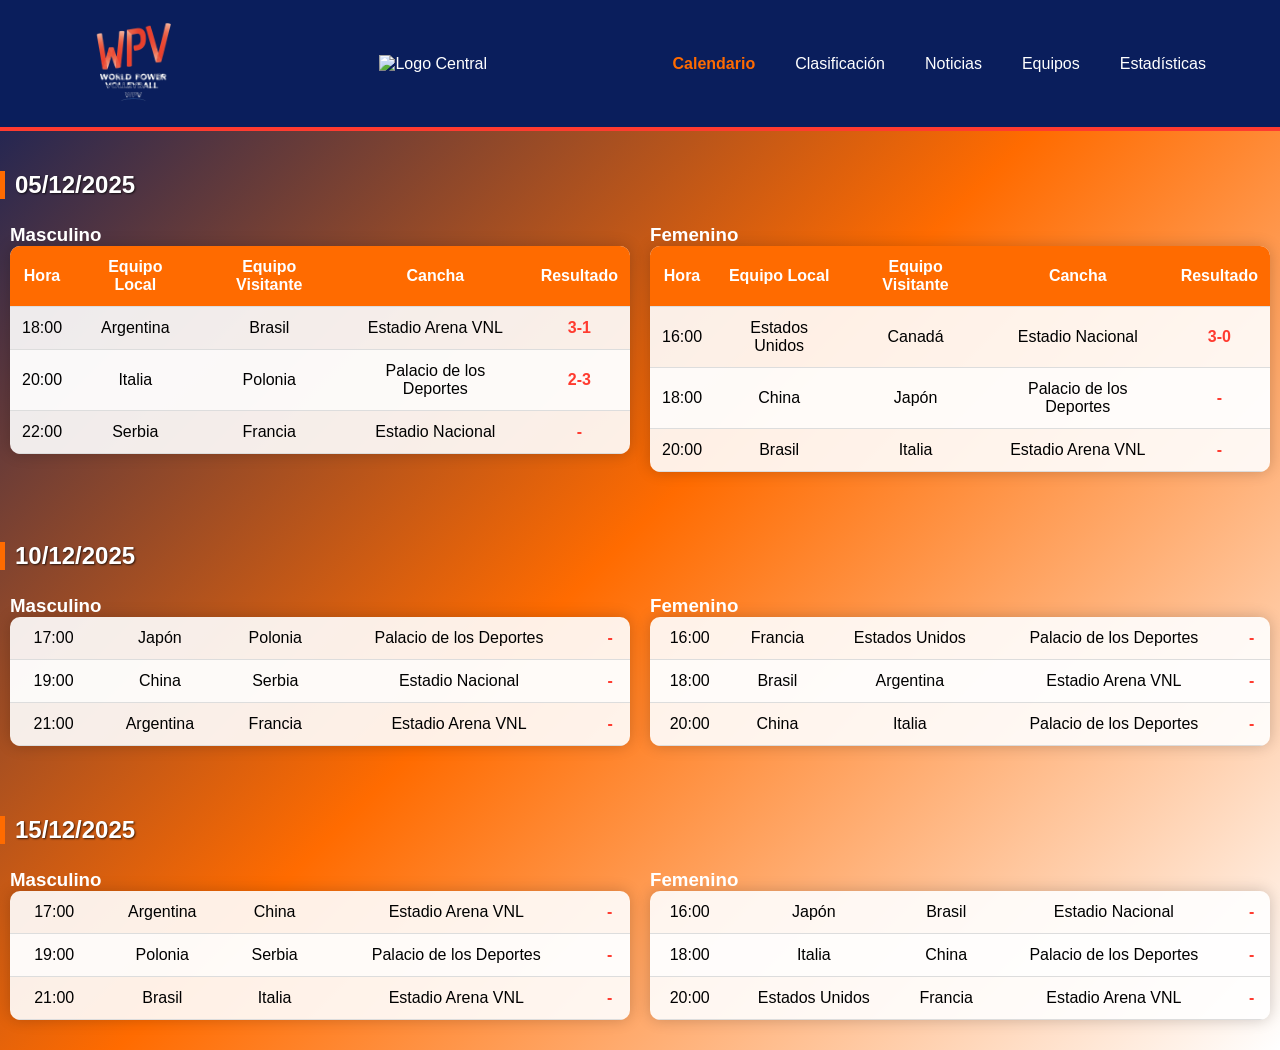
==== calendario.html @ ab6d9517 "Se agrego las Estaditas al proyecto" ====
<!DOCTYPE html>
<html lang="en">

<head>
    <meta charset="UTF-8">
    <meta name="viewport" content="width=device-width, initial-scale=1.0">
    <title>Calendario WPV</title>
    <link rel="stylesheet" href="CalendarioWPV.css" />
</head>

<body>

    <!-- ===========================
              HEADER ESTILO VNL
         =========================== -->
    <header class="Encabezado WPV">
        <div class="Contenedor-de-logo">

            <!-- Logo izquierdo -->
            <div class="logo">
                <img src="Gemini_Generated_Image_5gu1js5gu1js5gu1 (1).png" alt="Logo WPV" class="logo-img">
            </div>

            <!-- Logo central -->
            <div class="Centro-de-la-imagen">
                <img src="https://images.volleyballworld.com/image/upload/f_auto/assets/vbw-logos/vbw-video-message.png"
                     alt="Logo Central">
            </div>

            <!-- Navegación -->
            <nav class="links">
                <a href="calendario.html" class="active-link">Calendario</a>
                <a href="clasificacion.html">Clasificación</a>
                <a href="noticias.html">Noticias</a>
                <a href="equipos.html">Equipos</a>
                <a href="estadisticas.html">Estadísticas</a>
            </nav>

        </div>
    </header>

    <!-- ===========================
             CONTENIDO PRINCIPAL
         =========================== -->

    <main>

        <!-- Fecha 1 -->
        <h2 class="fecha">05/12/2025</h2>
        <div class="Calendario fehca 05-12-2025">

            <!-- Masculino -->
            <div class="Partidos">
                <h3 class="rama">Masculino</h3>
                <table class="calendario">
                    <thead>
                        <tr>
                            <th>Hora</th>
                            <th>Equipo Local</th>
                            <th>Equipo Visitante</th>
                            <th>Cancha</th>
                            <th>Resultado</th>
                        </tr>
                    </thead>
                    <tbody>
                        <tr>
                            <td>18:00</td>
                            <td>Argentina</td>
                            <td>Brasil</td>
                            <td>Estadio Arena VNL</td>
                            <td>3-1</td>
                        </tr>
                        <tr>
                            <td>20:00</td>
                            <td>Italia</td>
                            <td>Polonia</td>
                            <td>Palacio de los Deportes</td>
                            <td>2-3</td>
                        </tr>
                        <tr>
                            <td>22:00</td>
                            <td>Serbia</td>
                            <td>Francia</td>
                            <td>Estadio Nacional</td>
                            <td>-</td>
                        </tr>
                    </tbody>
                </table>
            </div>

            <!-- Femenino -->
            <div class="Partidos">
                <h3 class="rama">Femenino</h3>
                <table class="calendario">
                    <thead>
                        <tr>
                            <th>Hora</th>
                            <th>Equipo Local</th>
                            <th>Equipo Visitante</th>
                            <th>Cancha</th>
                            <th>Resultado</th>
                        </tr>
                    </thead>
                    <tbody>
                        <tr>
                            <td>16:00</td>
                            <td>Estados Unidos</td>
                            <td>Canadá</td>
                            <td>Estadio Nacional</td>
                            <td>3-0</td>
                        </tr>
                        <tr>
                            <td>18:00</td>
                            <td>China</td>
                            <td>Japón</td>
                            <td>Palacio de los Deportes</td>
                            <td>-</td>
                        </tr>
                        <tr>
                            <td>20:00</td>
                            <td>Brasil</td>
                            <td>Italia</td>
                            <td>Estadio Arena VNL</td>
                            <td>-</td>
                        </tr>
                    </tbody>
                </table>
            </div>

        </div>

        <!-- Fecha 2 -->
        <h2 class="fecha">10/12/2025</h2>
        <div class="Calendario fehca 10-12-2025">

            <div class="Partidos">
                <h3 class="rama">Masculino</h3>
                <table class="calendario">
                    <tbody>
                        <tr>
                            <td>17:00</td>
                            <td>Japón</td>
                            <td>Polonia</td>
                            <td>Palacio de los Deportes</td>
                            <td>-</td>
                        </tr>
                        <tr>
                            <td>19:00</td>
                            <td>China</td>
                            <td>Serbia</td>
                            <td>Estadio Nacional</td>
                            <td>-</td>
                        </tr>
                        <tr>
                            <td>21:00</td>
                            <td>Argentina</td>
                            <td>Francia</td>
                            <td>Estadio Arena VNL</td>
                            <td>-</td>
                        </tr>
                    </tbody>
                </table>
            </div>

            <div class="Partidos">
                <h3 class="rama">Femenino</h3>
                <table class="calendario">
                    <tbody>
                        <tr>
                            <td>16:00</td>
                            <td>Francia</td>
                            <td>Estados Unidos</td>
                            <td>Palacio de los Deportes</td>
                            <td>-</td>
                        </tr>
                        <tr>
                            <td>18:00</td>
                            <td>Brasil</td>
                            <td>Argentina</td>
                            <td>Estadio Arena VNL</td>
                            <td>-</td>
                        </tr>
                        <tr>
                            <td>20:00</td>
                            <td>China</td>
                            <td>Italia</td>
                            <td>Palacio de los Deportes</td>
                            <td>-</td>
                        </tr>
                    </tbody>
                </table>
            </div>

        </div>

        <!-- Fecha 3 -->
        <h2 class="fecha">15/12/2025</h2>
        <div class="Calendario fehca 15-12-2025">

            <div class="Partidos">
                <h3 class="rama">Masculino</h3>
                <table class="calendario">
                    <tbody>
                        <tr>
                            <td>17:00</td>
                            <td>Argentina</td>
                            <td>China</td>
                            <td>Estadio Arena VNL</td>
                            <td>-</td>
                        </tr>
                        <tr>
                            <td>19:00</td>
                            <td>Polonia</td>
                            <td>Serbia</td>
                            <td>Palacio de los Deportes</td>
                            <td>-</td>
                        </tr>
                        <tr>
                            <td>21:00</td>
                            <td>Brasil</td>
                            <td>Italia</td>
                            <td>Estadio Arena VNL</td>
                            <td>-</td>
                        </tr>
                    </tbody>
                </table>
            </div>

            <div class="Partidos">
                <h3 class="rama">Femenino</h3>
                <table class="calendario">
                    <tbody>
                        <tr>
                            <td>16:00</td>
                            <td>Japón</td>
                            <td>Brasil</td>
                            <td>Estadio Nacional</td>
                            <td>-</td>
                        </tr>
                        <tr>
                            <td>18:00</td>
                            <td>Italia</td>
                            <td>China</td>
                            <td>Palacio de los Deportes</td>
                            <td>-</td>
                        </tr>
                        <tr>
                            <td>20:00</td>
                            <td>Estados Unidos</td>
                            <td>Francia</td>
                            <td>Estadio Arena VNL</td>
                            <td>-</td>
                        </tr>
                    </tbody>
                </table>
            </div>

        </div>

    </main>

</body>
</html>
---- CalendarioWPV.css ----
:root {
    --wpv-blue: #0A1E5C;
    --wpv-red: #FF3B30;
    --wpv-orange: #FF6B00;
    --text-dark: #222;
    --text-light: #ffffff;
}

/* =====================================
        RESET Y REGLAS BASE
   ===================================== */
* {
    margin: 0;
    padding: 0;
    box-sizing: border-box;
    font-family: Arial, sans-serif;
}

body {
    background: linear-gradient(135deg, var(--wpv-blue), var(--wpv-orange), #ffffff);
    color: var(--text-light);
}

/* =====================================
            HEADER ESTILO VNL
   ===================================== */
.Encabezado {
    background: var(--wpv-blue);
    padding: 15px 0;
    border-bottom: 4px solid var(--wpv-red);
}

.Contenedor-de-logo {
    display: flex;
    justify-content: space-between;
    align-items: center;
    width: 90%;
    margin: auto;
}

.logo-img {
    width: 140px;
}

.Centro-de-la-imagen img {
    width: 100px;
    height: auto;
}

.links {
    display: flex;
    gap: 20px;
}

.links a {
    text-decoration: none;
    color: white;
    font-size: 16px;
    padding: 5px 10px;
}

.links a:hover,
.links a.active-link {
    color: var(--wpv-orange);
    font-weight: bold;
}

/* =====================================
               FECHAS
   ===================================== */

h2.fecha {
    margin: 40px 0 15px 0;
    color: var(--text-light);
    border-left: 5px solid var(--wpv-orange);
    padding-left: 10px;
    text-shadow: 1px 1px 2px rgba(0,0,0,0.7);
}

/* =====================================
         CONTENEDORES DE PARTIDOS
   ===================================== */

.Calendario {
    display: flex;
    gap: 20px;
    flex-wrap: wrap;
    padding: 10px;
}

.Partidos {
    flex: 1;
    min-width: 300px;
}

/* =====================================
                TABLAS
   ===================================== */

.calendario {
    width: 100%;
    border-collapse: collapse;
    margin-bottom: 20px;
    background-color: rgba(255,255,255,0.9);
    color: #000;
    box-shadow: 0 0 15px rgba(0,0,0,0.2);
    border-radius: 10px;
    overflow: hidden;
}

.calendario th, .calendario td {
    padding: 12px;
    text-align: center;
    border-bottom: 1px solid #ddd;
}

.calendario th {
    background-color: var(--wpv-orange);
    color: #fff;
    font-weight: bold;
}

.calendario tr:nth-child(even) {
    background-color: rgba(255,255,255,0.7);
}

.calendario tr:hover {
    background-color: rgba(255,235,200,0.8);
}

.calendario td:last-child {
    font-weight: bold;
    color: var(--wpv-red);
}

/* =====================================
              RESPONSIVE
   ===================================== */
@media (max-width: 768px) {
    .Calendario {
        flex-direction: column;
    }

    .links {
        flex-wrap: wrap;
        justify-content: center;
    }
}
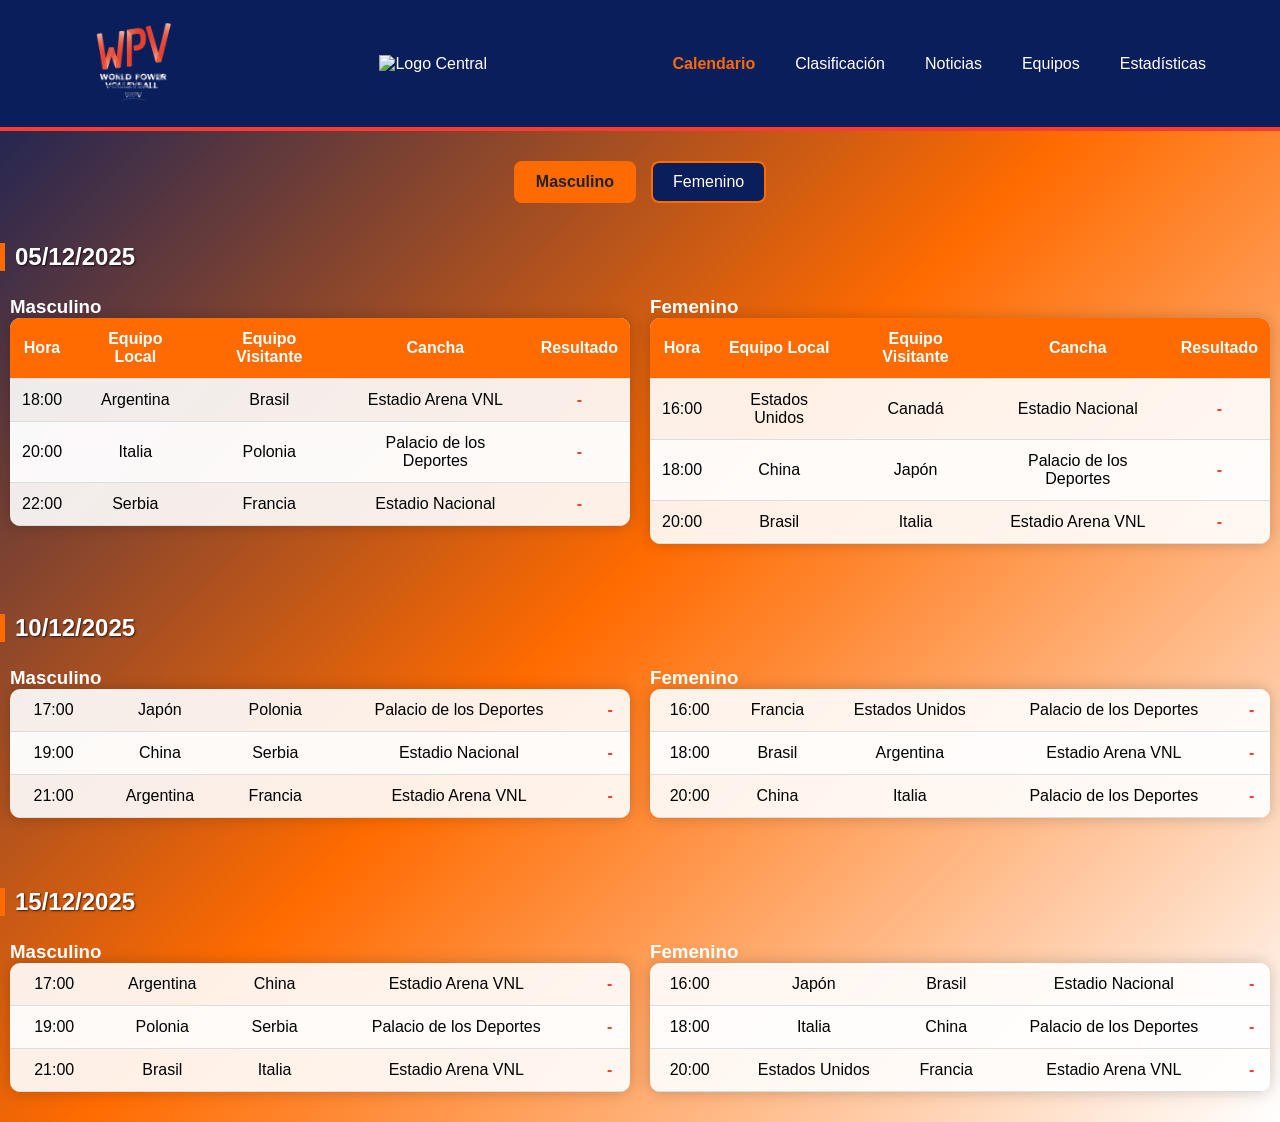
==== commit 35643294: "Creacion del JVs en Calendario, Noticias y Clasificacion" ====
--- a/calendario.html
+++ b/calendario.html
@@ -4,30 +4,20 @@
 <head>
     <meta charset="UTF-8">
     <meta name="viewport" content="width=device-width, initial-scale=1.0">
-    <title>Calendario WPV</title>
+    <title>Calendario WPV 2025</title>
     <link rel="stylesheet" href="CalendarioWPV.css" />
 </head>
 
 <body>
-
-    <!-- ===========================
-              HEADER ESTILO VNL
-         =========================== -->
     <header class="Encabezado WPV">
         <div class="Contenedor-de-logo">
-
-            <!-- Logo izquierdo -->
             <div class="logo">
                 <img src="Gemini_Generated_Image_5gu1js5gu1js5gu1 (1).png" alt="Logo WPV" class="logo-img">
             </div>
-
-            <!-- Logo central -->
             <div class="Centro-de-la-imagen">
                 <img src="https://images.volleyballworld.com/image/upload/f_auto/assets/vbw-logos/vbw-video-message.png"
                      alt="Logo Central">
             </div>
-
-            <!-- Navegación -->
             <nav class="links">
                 <a href="calendario.html" class="active-link">Calendario</a>
                 <a href="clasificacion.html">Clasificación</a>
@@ -35,22 +25,20 @@
                 <a href="equipos.html">Equipos</a>
                 <a href="estadisticas.html">Estadísticas</a>
             </nav>
-
         </div>
     </header>
 
-    <!-- ===========================
-             CONTENIDO PRINCIPAL
-         =========================== -->
-
     <main>
-
-        <!-- Fecha 1 -->
+        <div class="BotonesCalendario">
+            <button id="btnMasculino" class="btn active" onclick="mostrarPartidos('masculino')">Masculino</button>
+            <button id="btnFemenino" class="btn" onclick="mostrarPartidos('femenino')">Femenino</button>
+        </div>
+
+        <!-- FECHA 05/12/2025 -->
         <h2 class="fecha">05/12/2025</h2>
-        <div class="Calendario fehca 05-12-2025">
-
+        <div class="Calendario">
             <!-- Masculino -->
-            <div class="Partidos">
+            <div class="Partidos masculino">
                 <h3 class="rama">Masculino</h3>
                 <table class="calendario">
                     <thead>
@@ -68,14 +56,14 @@
                             <td>Argentina</td>
                             <td>Brasil</td>
                             <td>Estadio Arena VNL</td>
-                            <td>3-1</td>
+                            <td>-</td>
                         </tr>
                         <tr>
                             <td>20:00</td>
                             <td>Italia</td>
                             <td>Polonia</td>
                             <td>Palacio de los Deportes</td>
-                            <td>2-3</td>
+                            <td>-</td>
                         </tr>
                         <tr>
                             <td>22:00</td>
@@ -89,7 +77,7 @@
             </div>
 
             <!-- Femenino -->
-            <div class="Partidos">
+            <div class="Partidos femenino">
                 <h3 class="rama">Femenino</h3>
                 <table class="calendario">
                     <thead>
@@ -107,7 +95,7 @@
                             <td>Estados Unidos</td>
                             <td>Canadá</td>
                             <td>Estadio Nacional</td>
-                            <td>3-0</td>
+                            <td>-</td>
                         </tr>
                         <tr>
                             <td>18:00</td>
@@ -126,14 +114,12 @@
                     </tbody>
                 </table>
             </div>
-
-        </div>
-
-        <!-- Fecha 2 -->
+        </div>
+
+        <!-- FECHA 10/12/2025 -->
         <h2 class="fecha">10/12/2025</h2>
-        <div class="Calendario fehca 10-12-2025">
-
-            <div class="Partidos">
+        <div class="Calendario">
+            <div class="Partidos masculino">
                 <h3 class="rama">Masculino</h3>
                 <table class="calendario">
                     <tbody>
@@ -161,8 +147,7 @@
                     </tbody>
                 </table>
             </div>
-
-            <div class="Partidos">
+            <div class="Partidos femenino">
                 <h3 class="rama">Femenino</h3>
                 <table class="calendario">
                     <tbody>
@@ -190,14 +175,12 @@
                     </tbody>
                 </table>
             </div>
-
-        </div>
-
-        <!-- Fecha 3 -->
+        </div>
+
+        <!-- FECHA 15/12/2025 -->
         <h2 class="fecha">15/12/2025</h2>
-        <div class="Calendario fehca 15-12-2025">
-
-            <div class="Partidos">
+        <div class="Calendario">
+            <div class="Partidos masculino">
                 <h3 class="rama">Masculino</h3>
                 <table class="calendario">
                     <tbody>
@@ -225,8 +208,7 @@
                     </tbody>
                 </table>
             </div>
-
-            <div class="Partidos">
+            <div class="Partidos femenino">
                 <h3 class="rama">Femenino</h3>
                 <table class="calendario">
                     <tbody>
@@ -254,10 +236,10 @@
                     </tbody>
                 </table>
             </div>
-
         </div>
 
     </main>
 
+    <script src="CalendarioWPV.js"></script>
 </body>
 </html>
--- a/CalendarioWPV.css
+++ b/CalendarioWPV.css
@@ -6,9 +6,6 @@
     --text-light: #ffffff;
 }
 
-/* =====================================
-        RESET Y REGLAS BASE
-   ===================================== */
 * {
     margin: 0;
     padding: 0;
@@ -21,9 +18,9 @@
     color: var(--text-light);
 }
 
-/* =====================================
-            HEADER ESTILO VNL
-   ===================================== */
+
+
+
 .Encabezado {
     background: var(--wpv-blue);
     padding: 15px 0;
@@ -65,9 +62,36 @@
     font-weight: bold;
 }
 
-/* =====================================
-               FECHAS
-   ===================================== */
+
+
+.BotonesCalendario {
+    display: flex;
+    justify-content: center;
+    gap: 15px;
+    margin: 30px 0;
+}
+
+.BotonesCalendario .btn {
+    padding: 10px 20px;
+    font-size: 16px;
+    border: 2px solid var(--wpv-orange);
+    background-color: var(--wpv-blue);
+    color: white;
+    cursor: pointer;
+    border-radius: 8px;
+    transition: all 0.3s ease;
+}
+
+.BotonesCalendario .btn:hover {
+    background-color: var(--wpv-orange);
+    border-color: var(--wpv-blue);
+}
+
+.BotonesCalendario .btn.active {
+    background-color: var(--wpv-orange);
+    color: var(--text-dark);
+    font-weight: bold;
+}
 
 h2.fecha {
     margin: 40px 0 15px 0;
@@ -76,10 +100,6 @@
     padding-left: 10px;
     text-shadow: 1px 1px 2px rgba(0,0,0,0.7);
 }
-
-/* =====================================
-         CONTENEDORES DE PARTIDOS
-   ===================================== */
 
 .Calendario {
     display: flex;
@@ -93,10 +113,7 @@
     min-width: 300px;
 }
 
-/* =====================================
-                TABLAS
-   ===================================== */
-
+/* Tablas */
 .calendario {
     width: 100%;
     border-collapse: collapse;
@@ -133,9 +150,6 @@
     color: var(--wpv-red);
 }
 
-/* =====================================
-              RESPONSIVE
-   ===================================== */
 @media (max-width: 768px) {
     .Calendario {
         flex-direction: column;
@@ -145,4 +159,9 @@
         flex-wrap: wrap;
         justify-content: center;
     }
+
+    .BotonesCalendario {
+        flex-direction: column;
+        gap: 10px;
+    }
 }
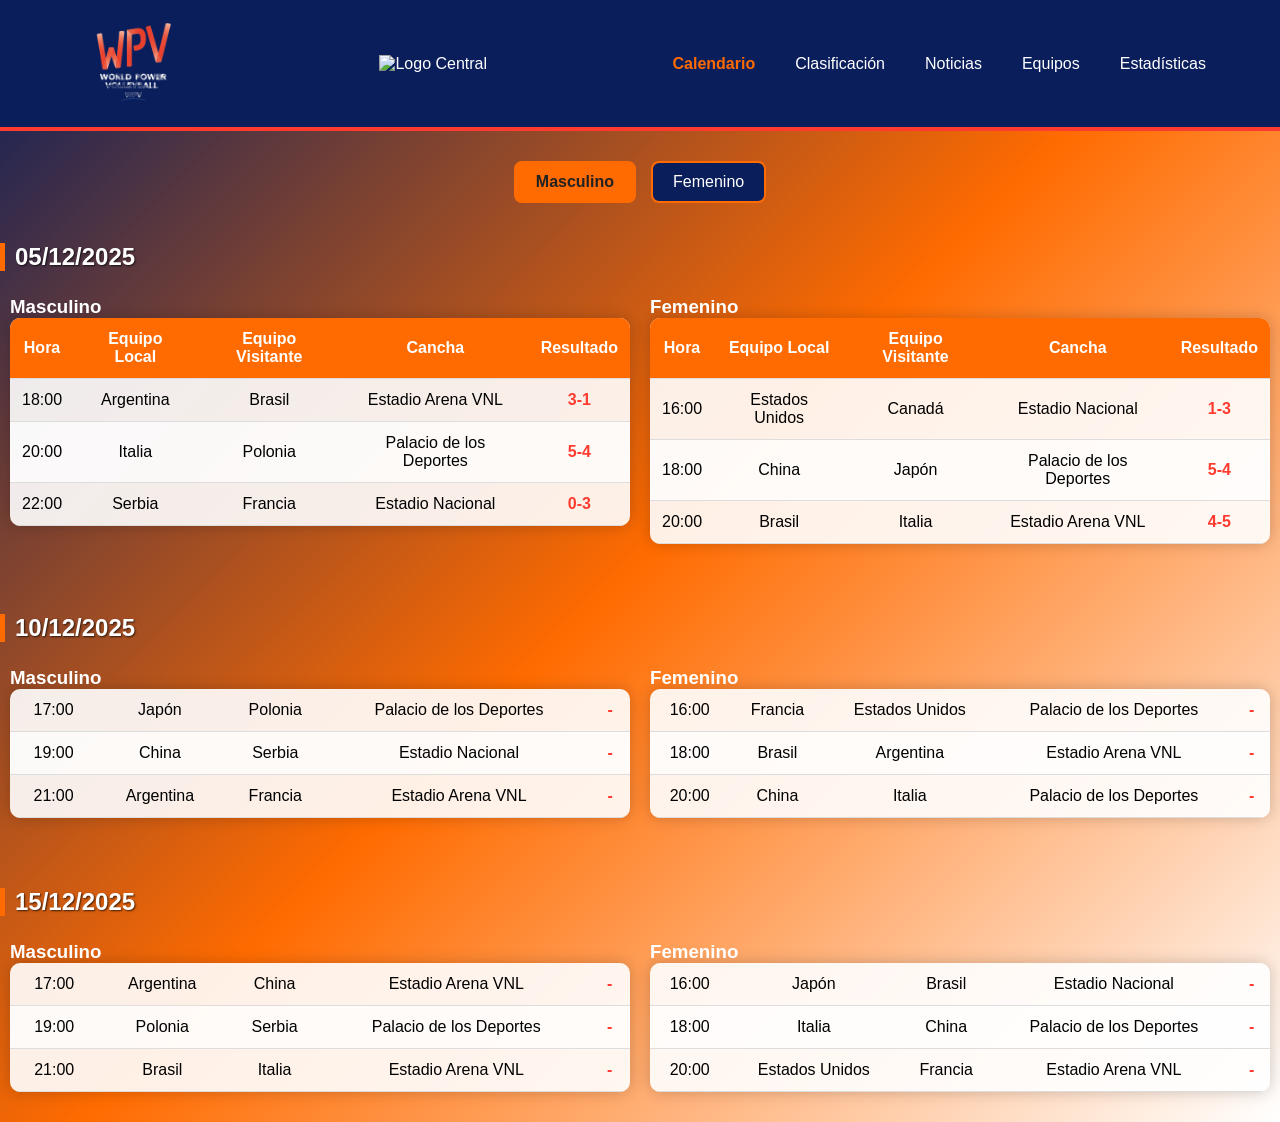
==== commit e5245609: "Se modifico el tamaño de  texto" ====
--- a/calendario.html
+++ b/calendario.html
@@ -56,21 +56,21 @@
                             <td>Argentina</td>
                             <td>Brasil</td>
                             <td>Estadio Arena VNL</td>
-                            <td>-</td>
+                            <td>3-1</td>
                         </tr>
                         <tr>
                             <td>20:00</td>
                             <td>Italia</td>
                             <td>Polonia</td>
                             <td>Palacio de los Deportes</td>
-                            <td>-</td>
+                            <td>5-4</td>
                         </tr>
                         <tr>
                             <td>22:00</td>
                             <td>Serbia</td>
                             <td>Francia</td>
                             <td>Estadio Nacional</td>
-                            <td>-</td>
+                            <td>0-3</td>
                         </tr>
                     </tbody>
                 </table>
@@ -95,21 +95,21 @@
                             <td>Estados Unidos</td>
                             <td>Canadá</td>
                             <td>Estadio Nacional</td>
-                            <td>-</td>
+                            <td>1-3</td>
                         </tr>
                         <tr>
                             <td>18:00</td>
                             <td>China</td>
                             <td>Japón</td>
                             <td>Palacio de los Deportes</td>
-                            <td>-</td>
-                        </tr>
-                        <tr>
-                            <td>20:00</td>
-                            <td>Brasil</td>
-                            <td>Italia</td>
-                            <td>Estadio Arena VNL</td>
-                            <td>-</td>
+                            <td>5-4</td>
+                        </tr>
+                        <tr>
+                            <td>20:00</td>
+                            <td>Brasil</td>
+                            <td>Italia</td>
+                            <td>Estadio Arena VNL</td>
+                            <td>4-5</td>
                         </tr>
                     </tbody>
                 </table>
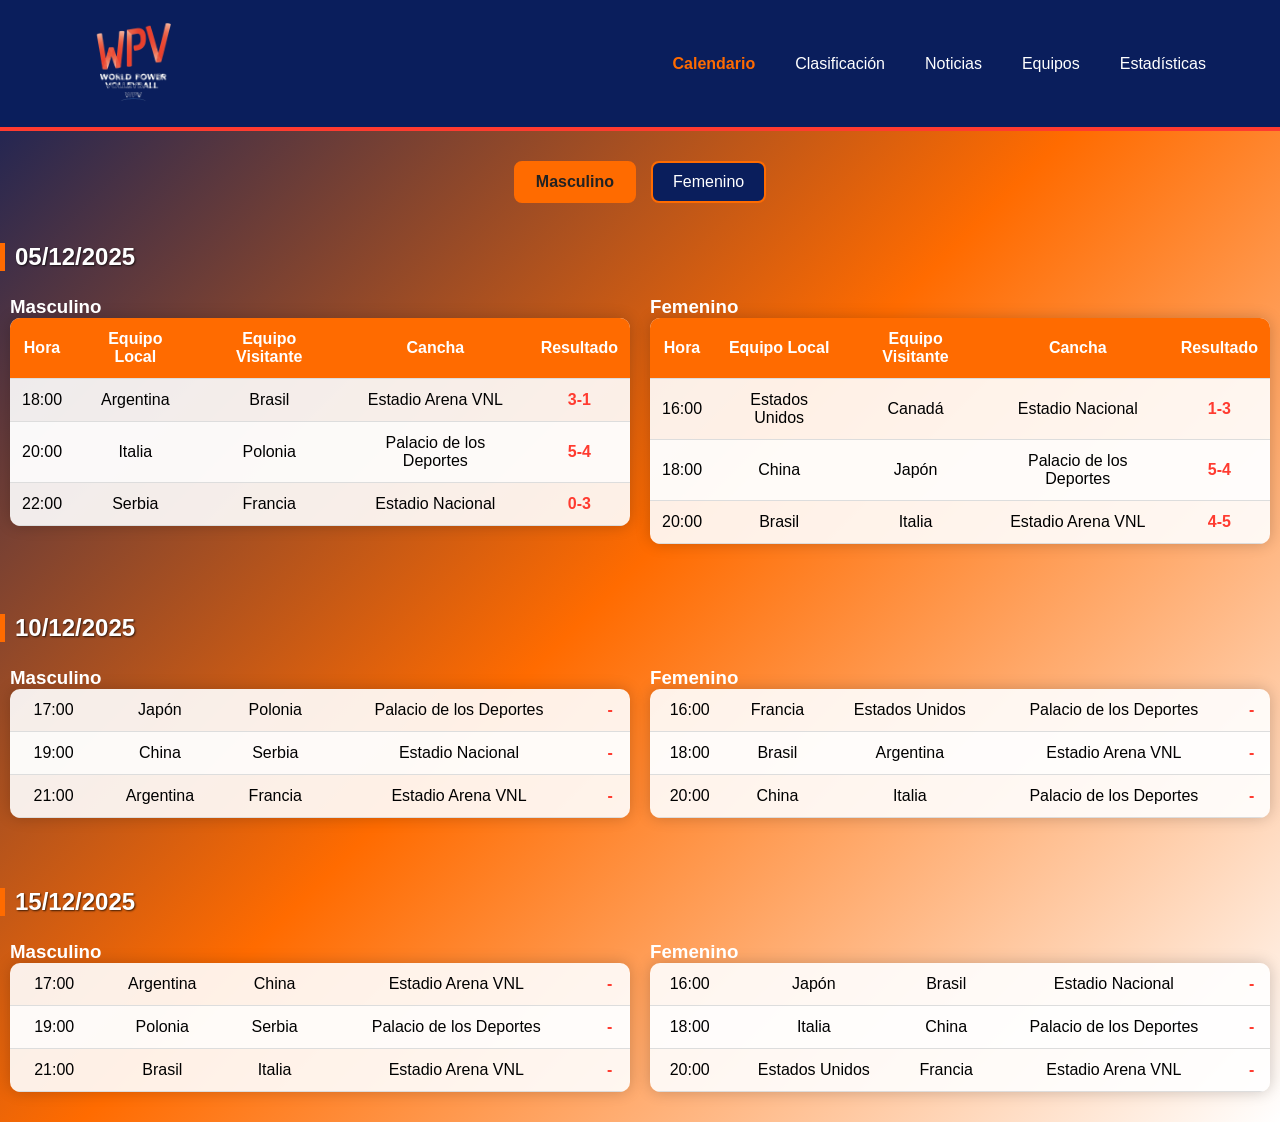
==== commit 3b7a09d1: "Se elimino el logo del centro" ====
--- a/calendario.html
+++ b/calendario.html
@@ -14,10 +14,7 @@
             <div class="logo">
                 <img src="Gemini_Generated_Image_5gu1js5gu1js5gu1 (1).png" alt="Logo WPV" class="logo-img">
             </div>
-            <div class="Centro-de-la-imagen">
-                <img src="https://images.volleyballworld.com/image/upload/f_auto/assets/vbw-logos/vbw-video-message.png"
-                     alt="Logo Central">
-            </div>
+           
             <nav class="links">
                 <a href="calendario.html" class="active-link">Calendario</a>
                 <a href="clasificacion.html">Clasificación</a>
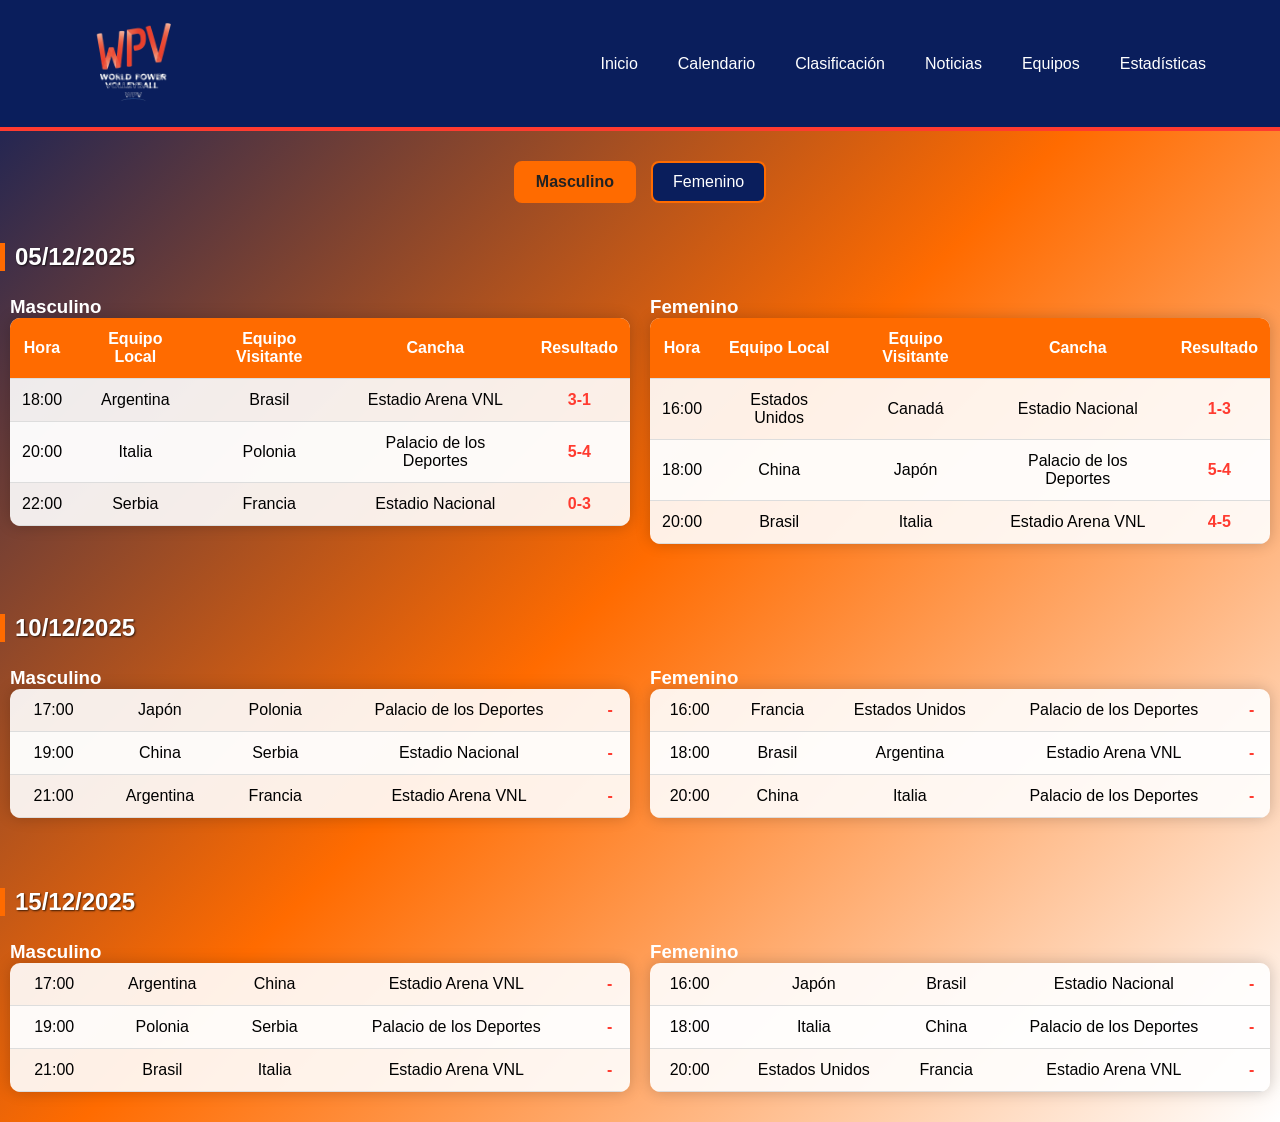
==== commit 1371b396: "Se modifico todo el codigo" ====
--- a/calendario.html
+++ b/calendario.html
@@ -14,14 +14,16 @@
             <div class="logo">
                 <img src="Gemini_Generated_Image_5gu1js5gu1js5gu1 (1).png" alt="Logo WPV" class="logo-img">
             </div>
-           
-            <nav class="links">
-                <a href="calendario.html" class="active-link">Calendario</a>
+
+            <nav class="links" id="Links">
+                <a href="ProyectoVNL.html">Inicio</a>
+                <a href="calendario.html">Calendario</a>
                 <a href="clasificacion.html">Clasificación</a>
                 <a href="noticias.html">Noticias</a>
                 <a href="equipos.html">Equipos</a>
                 <a href="estadisticas.html">Estadísticas</a>
             </nav>
+
         </div>
     </header>
 
@@ -239,4 +241,5 @@
 
     <script src="CalendarioWPV.js"></script>
 </body>
-</html>
+
+</html>
--- a/CalendarioWPV.css
+++ b/CalendarioWPV.css
@@ -18,9 +18,9 @@
     color: var(--text-light);
 }
 
-
-
-
+/* ===========================
+       HEADER / NAV
+   =========================== */
 .Encabezado {
     background: var(--wpv-blue);
     padding: 15px 0;
@@ -54,16 +54,23 @@
     color: white;
     font-size: 16px;
     padding: 5px 10px;
+    transition: 0.3s;
 }
 
-.links a:hover,
+/* Clase activa para resaltar la página actual */
 .links a.active-link {
     color: var(--wpv-orange);
     font-weight: bold;
 }
 
+.links a:hover {
+    color: var(--wpv-orange);
+    font-weight: bold;
+}
 
-
+/* ===========================
+       BOTONES CALENDARIO
+   =========================== */
 .BotonesCalendario {
     display: flex;
     justify-content: center;
@@ -93,6 +100,9 @@
     font-weight: bold;
 }
 
+/* ===========================
+       TITULOS DE FECHA
+   =========================== */
 h2.fecha {
     margin: 40px 0 15px 0;
     color: var(--text-light);
@@ -101,6 +111,9 @@
     text-shadow: 1px 1px 2px rgba(0,0,0,0.7);
 }
 
+/* ===========================
+       CALENDARIO / TABLAS
+   =========================== */
 .Calendario {
     display: flex;
     gap: 20px;
@@ -113,7 +126,6 @@
     min-width: 300px;
 }
 
-/* Tablas */
 .calendario {
     width: 100%;
     border-collapse: collapse;
@@ -150,6 +162,9 @@
     color: var(--wpv-red);
 }
 
+/* ===========================
+       MEDIA QUERIES
+   =========================== */
 @media (max-width: 768px) {
     .Calendario {
         flex-direction: column;
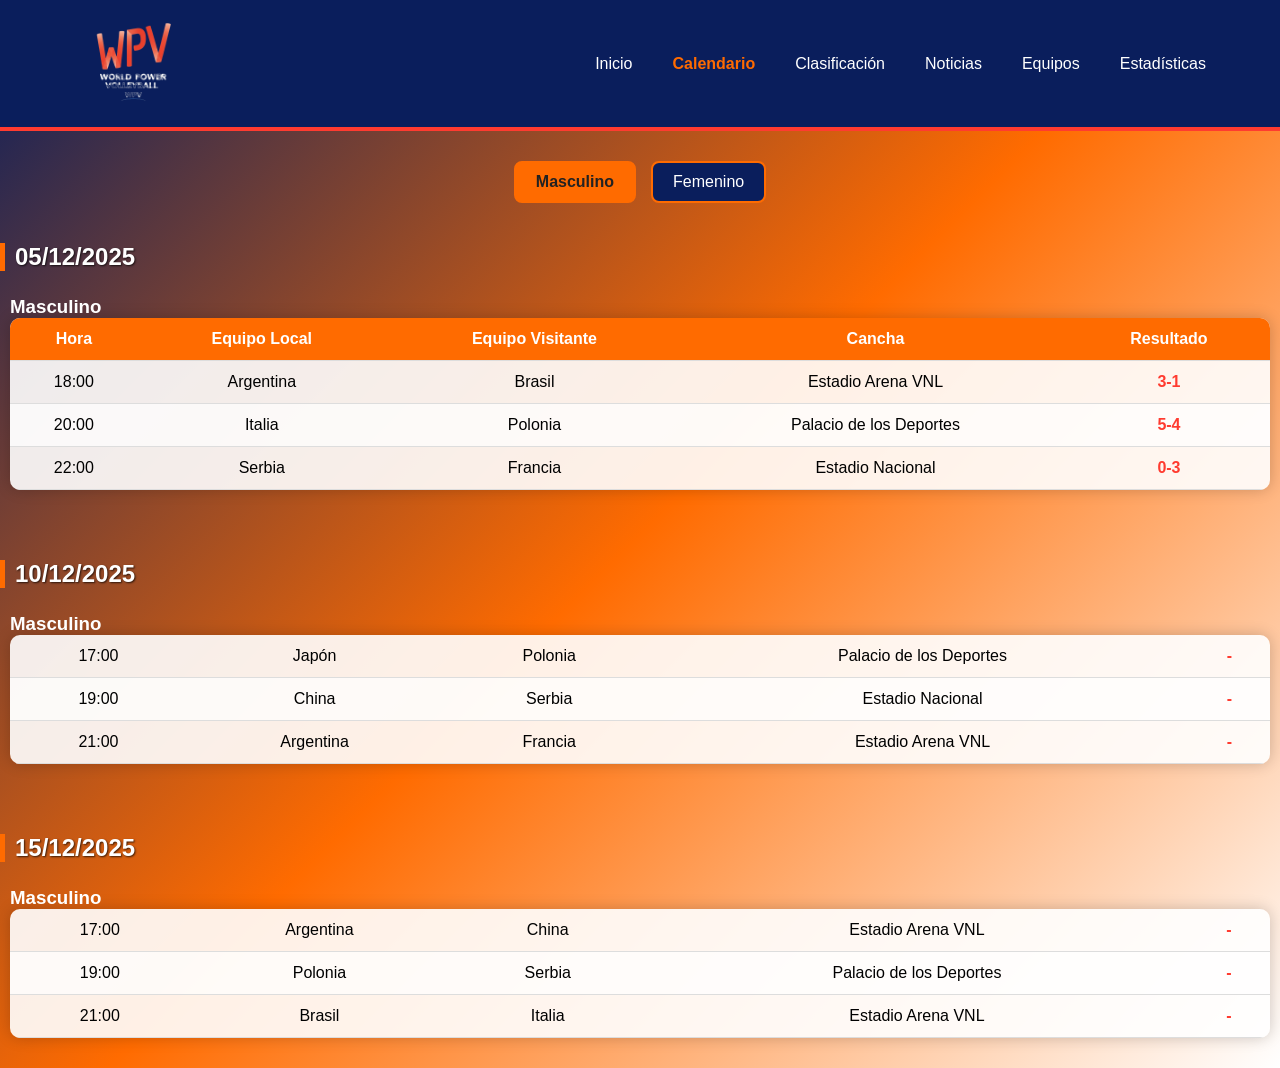
==== commit 6810dc63: "Se modifico todos los estilos de las diferentes paginas" ====
--- a/calendario.html
+++ b/calendario.html
@@ -13,17 +13,23 @@
         <div class="Contenedor-de-logo">
             <div class="logo">
                 <img src="Gemini_Generated_Image_5gu1js5gu1js5gu1 (1).png" alt="Logo WPV" class="logo-img">
+             </div>
+
+            <!-- Botón Hamburgueza -->
+            <div class="Hamburgueza" id="Hamburgueza">
+                <span></span>
+                <span></span>
+                <span></span>
             </div>
 
             <nav class="links" id="Links">
-                <a href="ProyectoVNL.html">Inicio</a>
-                <a href="calendario.html">Calendario</a>
+                <a href="index.html">Inicio</a>
+                <a href="calendario.html" class="active-link">Calendario</a>
                 <a href="clasificacion.html">Clasificación</a>
                 <a href="noticias.html">Noticias</a>
                 <a href="equipos.html">Equipos</a>
                 <a href="estadisticas.html">Estadísticas</a>
             </nav>
-
         </div>
     </header>
 
@@ -94,7 +100,7 @@
                             <td>Estados Unidos</td>
                             <td>Canadá</td>
                             <td>Estadio Nacional</td>
-                            <td>1-3</td>
+                            <td>3-1</td>
                         </tr>
                         <tr>
                             <td>18:00</td>
@@ -240,6 +246,7 @@
     </main>
 
     <script src="CalendarioWPV.js"></script>
+    <script src="MenuHambuerge.js"></script>
 </body>
 
 </html>
--- a/CalendarioWPV.css
+++ b/CalendarioWPV.css
@@ -2,8 +2,8 @@
     --wpv-blue: #0A1E5C;
     --wpv-red: #FF3B30;
     --wpv-orange: #FF6B00;
+    --text-light: #ffffff;
     --text-dark: #222;
-    --text-light: #ffffff;
 }
 
 * {
@@ -18,9 +18,6 @@
     color: var(--text-light);
 }
 
-/* ===========================
-       HEADER / NAV
-   =========================== */
 .Encabezado {
     background: var(--wpv-blue);
     padding: 15px 0;
@@ -35,19 +32,9 @@
     margin: auto;
 }
 
-.logo-img {
-    width: 140px;
-}
+.logo-img { width: 140px; }
 
-.Centro-de-la-imagen img {
-    width: 100px;
-    height: auto;
-}
-
-.links {
-    display: flex;
-    gap: 20px;
-}
+.links { display: flex; gap: 20px; }
 
 .links a {
     text-decoration: none;
@@ -57,7 +44,6 @@
     transition: 0.3s;
 }
 
-/* Clase activa para resaltar la página actual */
 .links a.active-link {
     color: var(--wpv-orange);
     font-weight: bold;
@@ -68,9 +54,7 @@
     font-weight: bold;
 }
 
-/* ===========================
-       BOTONES CALENDARIO
-   =========================== */
+/* Botones calendario */
 .BotonesCalendario {
     display: flex;
     justify-content: center;
@@ -100,9 +84,7 @@
     font-weight: bold;
 }
 
-/* ===========================
-       TITULOS DE FECHA
-   =========================== */
+/* Fecha */
 h2.fecha {
     margin: 40px 0 15px 0;
     color: var(--text-light);
@@ -111,9 +93,6 @@
     text-shadow: 1px 1px 2px rgba(0,0,0,0.7);
 }
 
-/* ===========================
-       CALENDARIO / TABLAS
-   =========================== */
 .Calendario {
     display: flex;
     gap: 20px;
@@ -121,10 +100,7 @@
     padding: 10px;
 }
 
-.Partidos {
-    flex: 1;
-    min-width: 300px;
-}
+.Partidos { flex: 1; min-width: 300px; }
 
 .calendario {
     width: 100%;
@@ -143,40 +119,54 @@
     border-bottom: 1px solid #ddd;
 }
 
-.calendario th {
-    background-color: var(--wpv-orange);
-    color: #fff;
-    font-weight: bold;
+.calendario th { background-color: var(--wpv-orange); color: #fff; font-weight: bold; }
+.calendario tr:nth-child(even) { background-color: rgba(255,255,255,0.7); }
+.calendario tr:hover { background-color: rgba(255,235,200,0.8); }
+.calendario td:last-child { font-weight: bold; color: var(--wpv-red); }
+
+/* Hamburgueza */
+.Hamburgueza {
+    display: none; 
+    flex-direction: column;
+    justify-content: space-around;
+    width: 30px;
+    height: 25px;
+    cursor: pointer;
 }
 
-.calendario tr:nth-child(even) {
-    background-color: rgba(255,255,255,0.7);
+.Hamburgueza span {
+    display: block;
+    height: 3px;
+    width: 100%;
+    background-color: white; 
+    border-radius: 2px;
 }
 
-.calendario tr:hover {
-    background-color: rgba(255,235,200,0.8);
-}
-
-.calendario td:last-child {
-    font-weight: bold;
-    color: var(--wpv-red);
-}
-
-/* ===========================
-       MEDIA QUERIES
-   =========================== */
 @media (max-width: 768px) {
-    .Calendario {
-        flex-direction: column;
+    .Hamburgueza {
+        display: flex;
     }
 
     .links {
-        flex-wrap: wrap;
-        justify-content: center;
+        position: absolute;
+        top: 60px;
+        right: 0;
+        flex-direction: column;
+        background-color: #0A1E5C; 
+        width: 200px;
+        padding: 10px;
+        box-shadow: 0 2px 8px rgba(0,0,0,0.2);
+        transform: translateX(100%);
+        transition: transform 0.3s ease-in-out;
     }
 
-    .BotonesCalendario {
-        flex-direction: column;
-        gap: 10px;
+    .links a {
+        color: white; 
+        padding: 10px;
+        border-bottom: 1px solid rgba(255,255,255,0.2);
+    }
+
+    .links.active {
+        transform: translateX(0);
     }
 }
